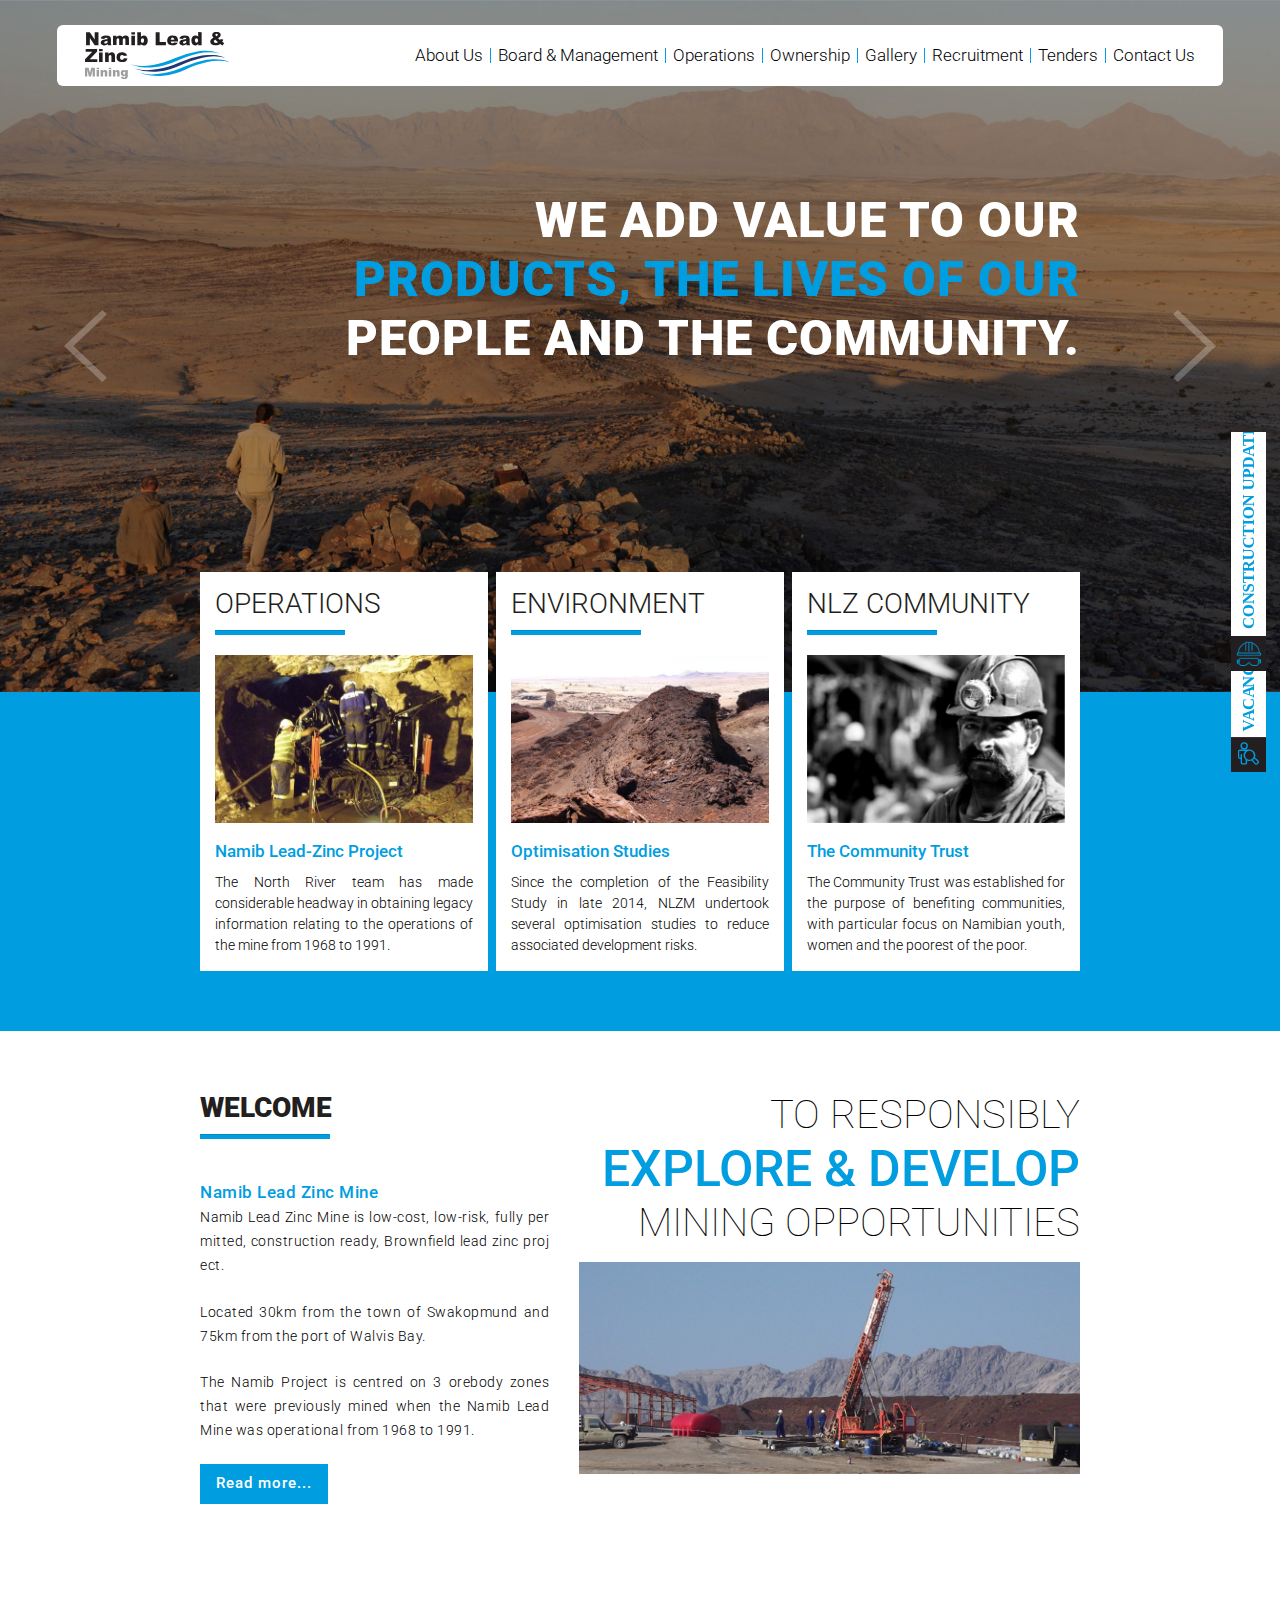
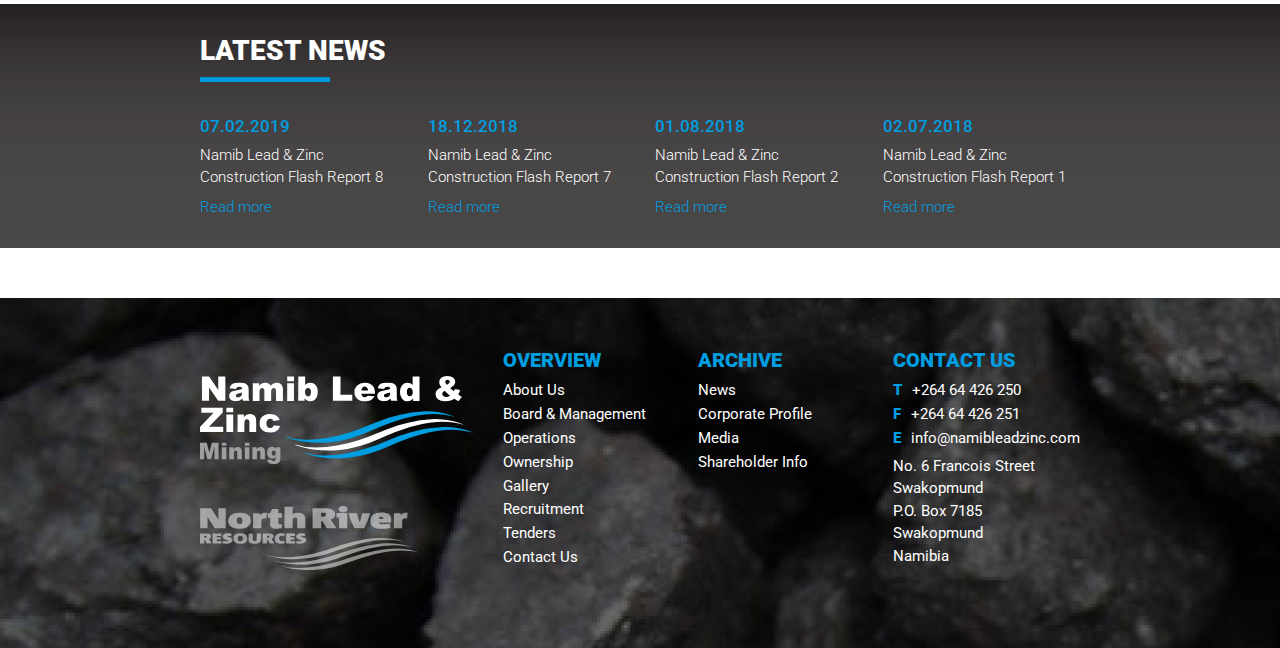
==== index.html @ 2c779aa3 "initial commit" ====
<!doctype html>
<html lang="en">
  <head>
    <meta charset="utf-8">
    <meta name="viewport" content="width=device-width, initial-scale=1,maximum-scale=1.0, user-scalable=0,shrink-to-fit=no">
    <meta http-equiv="x-ua-compatible" content="ie=edge">
    <title>Namib Lead & Zinc Mining</title>
    <link rel="icon" href="./favicon.ico">
    <link rel="stylesheet" href="css/bootstrap.css">
    <link rel="stylesheet" href="css/custom.css">
    <link rel="stylesheet" href="css/reset.css">
    <link href="https://fonts.googleapis.com/css?family=Roboto:100,300,400,500,900" rel="stylesheet">    
  </head>  
<body>
	
	<div class="header-nav" id="myHeader">
    	<div class="container">
            <nav class="navbar navbar-expand-lg bg-white navbar-light">
              <a class="navbar-brand" href="index.html"><img src="images/logo.svg" alt="Namib Lead & Zinc Mining" title="Namib Lead & Zinc Mining"/></a>
              <button class="navbar-toggler" type="button" data-toggle="collapse" data-target="#navbarSupportedContent" aria-controls="navbarSupportedContent" aria-expanded="false" aria-label="Toggle navigation">
                <span class="navbar-toggler-icon"></span>
              </button>
              <div class="collapse navbar-collapse" id="navbarSupportedContent">
                <ul class="navbar-nav ml-auto">
				  <li><a class="nav-link" href="about.html">About Us</a></li>
                  <li><a class="nav-link" href="board.html">Board & Management</a></li>
                  <li><a class="nav-link" href="operations.html">Operations</a></li>
                  <li><a class="nav-link" href="ownership.html">Ownership</a></li>
                  <li><a class="nav-link" href="gallery.html">Gallery</a></li>
                  <li><a class="nav-link" href="recruitment.html">Recruitment</a></li>
                  <li><a class="nav-link" href="tenders.html">Tenders</a></li>
				  <li><a class="nav-link" href="contact.html">Contact Us</a></li>
                </ul>
              </div>
            </nav>
        </div>
	</div>
    
    <div class="vacancies-main"><a href="recruitment.html"><img src="images/vacancies.svg" alt="VACANCIES"/></a></div>
	<div class="construction-banner"><a href="construction.html"><img src="images/construction.svg" alt="CONSTRUCTION UPDATE"/></a></div>

    
	<div id="carouselExampleIndicators" class="carousel slide" data-ride="carousel">
      <div class="carousel-inner">
        <div class="carousel-item active">
   	    	<figure class="full-with-img"><img src="images/home-banner/img.jpg" alt=""/></figure>
            <div class="carousel-caption-banner">
            	<div class="caption-align">
                	<div class="container max-width-910">
                    	<h1>WE ADD VALUE TO OUR</h1>
                    	<h1 class="blue">PRODUCTS, THE LIVES OF OUR</h1>
                    	<h1>PEOPLE AND THE COMMUNITY.</h1>
                    </div>
                </div>
            </div>
        </div>        
        <div class="carousel-item">
   	    	<figure class="full-with-img"><img src="images/home-banner/img2.jpg" alt=""/></figure>
            <div class="carousel-caption-banner">
            	<div class="caption-align">
                	<div class="container max-width-910">
                    	<h1>WE ADD VALUE TO OUR</h1>
                    	<h1 class="blue">PRODUCTS, THE LIVES OF OUR</h1>
                    	<h1>PEOPLE AND THE COMMUNITY.</h1>
                    </div>
                </div>
            </div>
        </div>        
        <div class="carousel-item">
   	    	<figure class="full-with-img"><img src="images/home-banner/img3.jpg" alt=""/></figure>
            <div class="carousel-caption-banner">
            	<div class="caption-align">
                	<div class="container max-width-910">
                    	<h1>WE ADD VALUE TO OUR</h1>
                    	<h1 class="blue">PRODUCTS, THE LIVES OF OUR</h1>
                    	<h1>PEOPLE AND THE COMMUNITY.</h1>
                    </div>
                </div>
            </div>
        </div>  
      </div>      
      <div class="container">
	      <a class="carousel-control-prev" href="#carouselExampleIndicators" role="button" data-slide="prev"><img src="images/prev-arrow.svg" alt="Previous"/></a>
	      <a class="carousel-control-next" href="#carouselExampleIndicators" role="button" data-slide="next"><img src="images/next-arrow.svg" alt="Next"/></a>
      </div>      
    </div>
    
    <div class="our-services">
    	<div class="container max-width-910">
        	<div class="row">
            	<div class="col-sm-12 col-sm-4 col-md-4 col-lg-4">
                	<div class="card">
                      <h2>OPERATIONS</h2>
                      <hr class="blue-line">
                      <figure><img class="card-img-top" src="images/opration.jpg" alt="OPERATIONS"></figure>
                      <div class="card-body">
                        <h5 class="card-title">Namib Lead-Zinc Project</h5>
                        <p class="card-text">The North River team has made considerable headway in obtaining legacy information relating to the operations of the mine from 1968 to 1991.</p>
                      </div>
                    </div>
				</div>                
                <div class="col-sm-12 col-sm-4 col-md-4 col-lg-4">
                	<div class="card">
                      <h2>ENVIRONMENT</h2>
                      <hr class="blue-line">
                      <figure><img class="card-img-top" src="images/environment.jpg" alt="ENVIRONMENT"></figure>
                      <div class="card-body">
                        <h5 class="card-title">Optimisation Studies</h5>
                        <p>Since the completion of the Feasibility Study in late 2014, NLZM undertook several optimisation studies to reduce associated development risks. </p>
                      </div>
                    </div>
                </div>               
                <div class="col-sm-12 col-sm-4 col-md-4 col-lg-4">
                	<div class="card">
                      <h2>NLZ COMMUNITY</h2>
                      <hr class="blue-line">
                      <figure><img class="card-img-top" src="images/nlz-community.jpg" alt="NLZ COMMUNITY"></figure>
                      <div class="card-body">
                        <h5 class="card-title">The Community Trust</h5>
                        <p class="card-text">The Community Trust was established for the purpose of benefiting communities, with particular focus on Namibian youth, women and the poorest of the poor.</p>
                      </div>
                    </div>
                </div>
            </div>
        </div>
    </div>
    
    <div class="welcome-txt">
    	<div class="container max-width-910">
        	<div class="row">
            	<div class="col-sm-12 col-sm-5 col-md-5 col-lg-5">
                	<div class="welcome-left">
                        <h2>WELCOME</h2>
                        <hr class="blue-line">
                        <div class="clearfix">&nbsp;</div>
                          
                        <p><strong>Namib Lead Zinc Mine</strong><br>Namib Lead Zinc Mine is low-cost, low-risk, fully per mitted, construction ready, Brownﬁeld lead zinc proj ect.</p>
                        <p>Located 30km from the town of Swakopmund and 75km from the port of Walvis Bay.</p>
                        <p>The Namib Project is centred on 3 orebody zones that were previously mined when the Namib Lead Mine was operational from 1968 to 1991.</p>
                        <a href="operations.html" class="btn btn-primary">Read more...</a>
                    </div>
                </div>
                
                <div class="col-sm-12 col-sm-7 col-md-7 col-lg-7 position-static">
                	<div class="welcome-right">
                    	<div class="group-heading">
                        	<h3>TO RESPONSIBLY</h3>
                            <h4>EXPLORE & DEVELOP</h4>
                            <h3>MINING OPPORTUNITIES</h3>
                        </div>
                        <div class="develop-img">
                   	    	<img src="images/develop.jpg" alt=""/>
                        </div>
                  	</div>
                </div>
            </div>
        </div>
    </div>    
    
   	<div class="latest-news">
    	<div class="container max-width-910">
	    	<h2>LATEST NEWS</h2>
    	    <hr class="blue-line">
            <div class="news-inner">
            	<div class="row">
                    <div class="col-sm-12 col-sm-3 col-md-3 col-lg-3">
                        <div class="news-main">
                            <h4>07.02.2019</h4>
                            <p>Namib Lead & Zinc Construction Flash Report 8</p>
                            <a href="documents/NamibLeadandZincFlashReport8.pdf" target="_blank">Read more</a>
                        </div>
                    </div>
                    <div class="col-sm-12 col-sm-3 col-md-3 col-lg-3">
                        <div class="news-main">
                            <h4>18.12.2018 </h4>
                            <p>Namib Lead & Zinc Construction Flash Report 7</p>
                            <a href="documents/NamibLeadandZincFlashReport7.pdf" target="_blank">Read more</a>
                        </div>
                    </div>
					<div class="col-sm-12 col-sm-3 col-md-3 col-lg-3">
                    	<div class="news-main">
                        	<h4>01.08.2018 </h4>
                            <p>Namib Lead & Zinc Construction Flash Report 2</p>
                            <a href="documents/NamibLeadandZincFlashReport2.pdf" target="_blank">Read more</a>
                        </div>
                    </div>
					<div class="col-sm-12 col-sm-3 col-md-3 col-lg-3">
                    	<div class="news-main">
                        	<h4>02.07.2018 </h4>
                            <p>Namib Lead & Zinc Construction Flash Report 1</p>
                            <a href="documents/NamibLeadandZincFlashReport1.pdf" target="_blank">Read more</a>
                        </div>
                    </div>
                	<!-- <div class="col-sm-12 col-sm-3 col-md-3 col-lg-3">
                    	<div class="news-main">
                        	<h4>12.06.2018 </h4>
                            <p>Namib Lead & Zinc Project Groundbreaking</p>
                            <a href="https://www.facebook.com/284922901537221/posts/2147542568608569/" target="_blank">Read more</a>
                        </div>
                    </div> -->
                    <!--<div class="col-sm-12 col-sm-3 col-md-3 col-lg-3">
                    	<div class="news-main">
                        	<h4>11.04.2018 </h4>
                            <p>Namib Project proceeds into construction</p>
                            <a href="http://www.northriverresources.com/documents/NamibProjectproceedsintoconstruction.pdf" target="_blank">Read more</a>
                        </div>
                    </div>
                    <class="col-sm-12 col-sm-3 col-md-3 col-lg-3">
                    	<div class="news-main">
                        	<h4>20.10.2017 </h4>
                            <p>Namib Lead & Zinc Mine Updates Resources and Reserves</p>
                            <a href="http://www.northriverresources.com/documents/NamibLeadAndZincMineUpdatesResourcesandReserves.pdf" target="_blank">Read more</a>
                        </div>
                    </div>-->               
                </div>
            </div>
        </div>
    </div>
    
	<div class="footer">
    	<div class="container max-width-910">
            <div class="row">
                <div class="col-sm-12 col-sm-4 col-md-4 col-lg-4">
                    <figure class="f-logo"><a href="index.html"><img src="images/logo-footer.svg" alt="Namib Lead & Zinc Mining" title="Namib Lead & Zinc Mining"/></a></figure>
                    <figure class="f-logo1"><a href="#"><img src="images/north-river.svg" alt="North River RESOURCES" title="North River RESOURCES"/></a></figure>
                </div>                
                <div class="col">
                    <div class="fnav">
                        <h5>OVERVIEW</h5>
                        <ul>
                            <li><a href="about.html">About Us</a></li>
                            <li><a href="board.html">Board & Management</a></li>
                            <li><a href="operations.html">Operations</a></li>
                            <li><a href="ownership.html">Ownership</a></li>
                            <li><a href="gallery.html">Gallery</a></li>
                            <li><a href="recruitment.html">Recruitment</a></li>
                            <li><a href="tenders.html">Tenders</a></li>
							<li><a href="contact.html">Contact Us</a></li>
                        </ul>
                    </div>
                </div>                
                <div class="col">
                    <div class="fnav">
                        <h5>ARCHIVE</h5>
                        <ul>
                            <li><a href="http://www.northriverresources.com/news.aspx" target="_blank">News</a></li>
                            <li><a href="http://www.northriverresources.com" target="_blank">Corporate Profile</a></li>
                            <li><a href="http://www.northriverresources.com/gallery.aspx" target="_blank">Media</a></li>
                            <li><a href="ownership.html">Shareholder Info</a></li>
                        </ul>
                    </div>
                </div>                
                <div class="col">
                    <div class="fnav">
                        <h5>CONTACT US</h5>
                            <div class="reach-us"><span>T</span>+264 64 426 250</div>
                            <div class="reach-us"><span>F</span>+264 64 426 251</div>
                            <div class="reach-us" style="display: inline-flex"><span>E</span><a href="info@namibleadzinc.com">info@namibleadzinc.com</a></div>
                            <div class="address">
                                No. 6 Francois Street<br>
                                Swakopmund<br>
                                P.O. Box 7185<br>
                                Swakopmund<br>
                                Namibia<br>
                            </div>
                    </div>
                </div>                
            </div>
  		</div>
    </div>
    
    <script src="https://code.jquery.com/jquery-3.3.1.slim.min.js"></script>
    <script src="js/bootstrap.min.js"></script>
    <script>
		window.onscroll = function() {myFunction()};		
		var header = document.getElementById("myHeader");
		var sticky = header.offsetTop;		
		function myFunction() {
		  if (window.pageYOffset > sticky) {
			header.classList.add("sticky");
		  } else {
			header.classList.remove("sticky");
		  }
		}
	</script>
  </body>
</html>
---- css/custom.css ----
﻿@charset "utf-8"; 
/* CSS Document */
@media all{
*{padding:0px; margin:0px;}
div{vertical-align:top;}
img{max-width:100%;}
a{cursor:pointer; -webkit-transition:all 1s ease; -moz-transition:all 1s ease; -o-transition:all 1s ease; -ms-transition:all 1s ease; transition:all 1s ease;}
a:hover, a:focus{text-decoration:none;}
html {-webkit-font-smoothing:antialiased; -moz-osx-font-smoothing:grayscale;}
body{width:100%!important; padding-right:0!important;}
html, body{height:100%; font-family:'Roboto'; font-size:14px; color:#000000; font-weight:300;}

.max-width-910{max-width:910px;}
.blue{color:#009ee0}

.navbar-brand {padding-top:0px; padding-bottom:0px;}
.navbar-brand img{width:145px;}
.blue-line{content:''; height:4px; width:130px; background:#009ee0; margin:10px 0px 20px 0px; text-align:left;}
.black-line{content:''; height:4px; width:130px; background:#000000; margin:10px 0px 20px 0px; text-align:left;}
.white-line{content:''; height:4px; width:130px; background:#ffffff; margin:10px 0px 20px 0px; text-align:left;}

.header-nav{position:absolute; top:25px; left:0px; width:100%; z-index:99;}
.header-nav .bg-white{border-radius:6px;}
.header-nav .navbar{padding:0.5rem 2rem;}
.navbar-nav li{position:relative;}
.navbar-nav li:last-child:after{display:none;}
.navbar-nav li:after{content:''; position:absolute; right:-1px; top:12px; background:#009de4; width:1px; height:15px;}
.navbar-light .navbar-nav li a.nav-link{font-weight:300; font-size:1.2rem; color:#000000;}
.navbar-light .navbar-nav li a.nav-link:hover{color:#009ee0;}
.navbar-light .navbar-nav li.active a.nav-link{color:#009ee0; font-weight:400;}
.navbar-expand-lg .navbar-nav li a.nav-link{padding-right:0.9375rem; padding-left:0.9375rem;}
.navbar-expand-lg .navbar-nav li:last-child a.nav-link{padding-right:0rem;}

.vacancies-main{position:fixed; right:1rem; top:81%; z-index:9999; width:35px;}
.construction-banner{position:fixed; right:1rem; top:48%; z-index:9999; width:35px;}

.full-with-img{float:left; width:100%;}
.full-with-img img{width:100%;}
.carousel-item{height:100vh; overflow:hidden;}
.carousel-caption-banner{position:absolute; right:0%; top:0; left:0%; bottom:0px; z-index:99999; background:rgba(0, 0, 0, 0.4);}
.caption-align{top:50%; transform:translateY(-50%); position:relative; }
.caption-align h1{text-align:right; letter-spacing:1px;}
.carousel-control-prev{width:43px; left:5%;}
.carousel-control-next{width:43px; right:5%;}

.our-services{float:left; width:100%; background:#009ee0; padding-bottom:60px;}
.our-services .row{margin:0px -4px;}
.our-services .col-lg-4,
.our-services .col-md-4, 
.our-services .col-sm-4{padding:0px 4px;}
.our-services .card{border-radius:0px; padding:1.0625rem; margin-top:-120px; border:0px;}
.our-services .card h2{font-weight:300; text-transform:uppercase; color:#231f20; margin:0px;}
.our-services .card figure{float:left; position:relative; overflow:hidden;}
.our-services .card figure img{-webkit-transition:opacity 1s, -webkit-transform 1s; transition:opacity 1s, transform 1s; -webkit-backface-visibility:hidden; backface-visibility:hidden; border-radius:0px;}
.our-services .card figure img:hover{-webkit-transform:scale3d(1.1,1.1,1); transform:scale3d(1.1,1.1,1);}
.our-services .card-body{padding-left:0px;padding-right:0px; padding-bottom:0px;}
.our-services .card-body h5{font-size:17px; color:#009ee0; font-weight:500;}
.our-services .card-body p{text-align:justify;}

.welcome-txt{float:left; width:100%; background:#ffffff; padding:60px 0px; position:relative; overflow:hidden;}
.welcome-left{float:left; width:100%;}
.welcome-left h2{font-weight:900; text-transform:uppercase; color:#231f20; position:relative;}
.welcome-left p{margin-bottom:1.6rem; text-align:justify; letter-spacing:0.5px; line-height:24px;}
.welcome-left p strong{font-weight:500; color:#009ee0; font-size:17px;}
.welcome-left .btn-primary{border-radius:0px; background:#009ee0; font-weight:500; color:#ffffff; border:0px; padding:0.575rem 1.15rem; font-size:1.1rem; letter-spacing:1px;}
.welcome-left .btn-primary:hover{background:#000000;}
.welcome-left .btn-primary:focus{outline:0px; box-shadow:0 0 0 0rem rgba(0, 123, 255, 0.5);}	
	
.welcome-right{float:left; width:100%;}
.group-heading{float:left; width:100%; text-align:right;}
.group-heading h3{font-size:40px; font-weight:100;}
.group-heading h4{font-size:50px; color:#009ee0; font-weight:500;}
.develop-img{float:left; width:100%; position:absolute; top:42%; margin-left:1%;}
.latest-news{float:left; width:100%; background:url(../images/news-bg.png) repeat-x left top; padding:30px 0px; margin-top:40px;}
.latest-news h2{color:#FFFFFF;}
.news-inner{float:left; width:100%;}
.news-main{float:left; width:100%; margin-top:1rem;}
.news-main h4{font-size:17px; color:#009ee0; font-weight:500; margin-bottom:0.5rem}
.news-main p{font-size:15px; color:#FFFFFF;margin-bottom:0.5rem;}
.news-main a{font-size:15px;color:#009ee0; }
.news-main a:hover{color:#FFFFFF;}

.footer{float:left; width:100%; position:relative; padding:50px 0px; margin-top:50px; background:url("../images/ore.svg") no-repeat center center; -webkit-background-size:cover; -moz-background-size:cover; -o-background-size:cover; background-size:cover; height:476px;}
.f-logo{margin-top:2rem; display:block;}
.f-logo1{margin-top:3rem; display:block; max-width: 80%}
.fnav{float:left; width:100%;}
.fnav h5{color:#009ee0; text-transform:uppercase; font-weight:900; font-size:20px;}
.fnav ul{list-style:none; padding:0px; margin:0px;}
.fnav ul li{float:left; width:100%; margin-bottom:0.1rem;}
.fnav ul li a, .reach-us a{font-size:15px; color:#ffffff; font-weight:400;}
.fnav ul li a:hover, .reach-us a:hover{color:#009ee0;}
.reach-us{float:left; width:100%;font-size:15px; color:#ffffff; font-weight:400; margin-bottom:0.1rem;}
.reach-us span{float:left; color:#009ee0; font-weight:900; margin-right:10px;}
.address{float:left; width:100%; font-size:15px; color:#ffffff; font-weight:400; margin-top:0.3rem;}
.sticky {position:fixed; top:0; width:100%; background:#ffffff; webkit-transition:all 0.5s ease; -moz-transition:all 0.5s ease; -o-transition:all 0.5s ease; -ms-transition:all 0.5s ease; transition:all 0.5s ease;}

/*Recruitment Page*/   
.recruitment {float:left; width:100%; background:#009ee0; padding-bottom:60px;}
.recruitment .row{margin:0px -4px;}
.recruitment .col-lg-4,
.recruitment .col-md-4, 
.recruitment .col-sm-4{padding:0px 4px;}
.recruitment .card{border-radius:0px; padding:1.0625rem; margin-top:20px; border:0px; min-height: 280px}
.recruitment .card h2{font-weight:300; text-transform:uppercase; color:#231f20; margin:0px;}
.recruitment .card figure{float:left; position:relative; overflow:hidden;}
.recruitment .card figure img{-webkit-transition:opacity 1s, -webkit-transform 1s; transition:opacity 1s, transform 1s; -webkit-backface-visibility:hidden; backface-visibility:hidden; border-radius:0px;}
.recruitment .card figure img:hover{-webkit-transform:scale3d(1.1,1.1,1); transform:scale3d(1.1,1.1,1);}
.recruitment .card-body{padding-left:0px;padding-right:0px; padding-bottom:0px;}
.recruitment .card h5{color:#009ee0 ; text-transform:uppercase; font-weight:550; font-size:20px;}
.recruitment .card-body p{text-align:justify;}
.recruitment .btn-primary{border-radius:0px; background:#009ee0; font-weight:500; color:#ffffff; border:0px; padding:0.575rem 1.15rem; font-size:1.1rem; letter-spacing:1px; margin-top: 10px}
.recruitment .btn-primary:hover{background:#000000;}
.recruitment .btn-primary:focus{outline:0px; box-shadow:0 0 0 0rem rgba(0, 123, 255, 0.5);}	

/*Board Page*/
.board {float:left; width:100%; background:#009ee0; padding-bottom:60px;}
.board .row{margin:0px -4px;}
.board .col-lg-4,
.board .col-md-4, 
.board .col-sm-4{padding:0px 4px;}
.board .card{border-radius:0px; padding:1.0625rem; margin-top:20px; border:0px; min-height: 520px}
.board .card h2{font-weight:300; text-transform:uppercase; color:#231f20; margin:0px;}
.board .card figure{float:left; position:relative; overflow:hidden;}
.board .card figure img{-webkit-transition:opacity 1s, -webkit-transform 1s; transition:opacity 1s, transform 1s; -webkit-backface-visibility:hidden; backface-visibility:hidden; border-radius:0px;}
.board .card figure img:hover{-webkit-transform:scale3d(1.1,1.1,1); transform:scale3d(1.1,1.1,1);}
.board .card-body{padding-left:0px;padding-right:0px; padding-bottom:0px;}
.board .card h5{color:#000000 ; text-transform:uppercase; font-weight:400; font-size:18px;}
.board .card-body p{text-align:justify;}
.board .card-text {font-weight:400; font-size:11px;}
.board strong{font-weight:500; color:#009ee0; font-size:17px;}



/*Gallery Page*/
.main-hd{float:left; width:100%; padding:60px 0px 30px 0px;}
.main-hd h1{text-transform:uppercase; color:#000000!important; font-size:29px; letter-spacing:1px;}
.main-hd .blue-line{width:150px;}

.gallery-main{float:left; width:100%;}
.gallery-main .row{margin:0px -8px;}
.gallery-main .col-lg-4,
.gallery-main .col-md-4, 
.gallery-main .col-sm-6{padding:0px 8px;}
.gallery-card{float:left; width:100%; margin-bottom:2.4rem;}
.img-date{float:left; background:#009ee0; font-size:17px; color:#FFFFFF; font-weight:500; padding:0.5rem 1rem; letter-spacing:0.5px;}

.g-view{float:left; margin-top:0.8rem;}
.g-view a{margin-left:1rem; float:left;}
.g-view a img{float:left; width:15px; margin-right:5px;}
.g-view a span{float:left; color:#7f7f7f; font-size:11px;}

/*Operations*/
.content-edit p{margin-bottom:1.6rem; text-align:justify; letter-spacing:0.2px; line-height:24px; font-size:15px;}
.content-edit ul{margin-left:17px;}
.content-edit ul li{margin-bottom:0.2rem; text-align:justify; letter-spacing:0.5px; font-size:15px;}
.content-edit h5{color:#009ee0; margin-bottom:1.6rem; text-align:justify; letter-spacing:0.5px; line-height:24px; font-size:16px; font-weight:500;}

.operation-main{float:left; width:100%;}
.opt-mid{width:100%; background:url(../images/hr-line.png) repeat-y left top; padding:40px 0px; margin:1.4rem 0px 2rem 0px; display:flex;}
.opt-mid p{color:#ffffff;}
.opt-mid p strong{color:#009ee0; font-weight:500;}
.opt-mid p:first-child{margin-bottom:0px;}
    
.opt-blue{width:100%; background-color:#009ee0; padding:40px 0px; display:flex;}

/*About page*/
.about h1{text-transform:uppercase; color:#000000; font-size:29px; letter-spacing:1px;}
.about .blue-line{content:''; height:4px; width:130px; background:#009ee0; margin:10px 0px 0px 0px; text-align:left;}
.about .black-line{content:''; height:4px; width:130px; background:#000000; margin:10px 0px 0px 0px; text-align:left;}
.about .white-line{content:''; height:4px; width:130px; background:#ffffff; margin:10px 0px 0px 0px; text-align:left;} 
.about p strong{font-weight:500; color:#009ee0; font-size:16px;}
	
.contact .btn-primary{border-radius:0px; background:#000000; font-weight:500; color:#ffffff; border:0px; padding:0.575rem 2.15rem; font-size:1.1rem; letter-spacing:1px;}
.contact .btn-primary:hover{background:#0000ff;}
.contact .btn-primary:focus{outline:0px; box-shadow:0 0 0 0rem rgba(0, 123, 255, 0.5);}	
	
	/*Constrution*/
.latest-construction h2{color:#009ee0;}
.construction-main h4{font-size:17px; color:#009ee0; font-weight:400;}
.construction-main p{font-size:15px; color:#000000; font-weight:400; margin: 0px; padding: 0px;}
.construction-main a{font-size:15px; color:#009ee0;}
.construction-main a:hover{color:#000000;}
    
}

@media all and (max-width:1400px){	
	.vacancies-main{top:70%;}
	.footer{height:350px;}
}

@media all and (max-width:1280px){	
	.develop-img {float:left; width:100%; position:relative; top:0px; margin-left:0%; margin-top:15px;}
	.footer{background-size:100%; background:url(../images/footer-img.jpg) repeat left top;}
	.navbar-expand-lg .navbar-nav li a.nav-link {padding-right:0.5375rem; padding-left:0.5375rem;}
	.carousel-item{height:auto;}
	.caption-align{top:0%; transform:translateY(0%); padding-top:15%; position:relative; }
}

@media all and (max-width:960px){	
	.navbar-nav li:after{display:none;}
	.navbar-expand-lg .navbar-nav li a.nav-link{padding:0.5rem 0px;}
	.navbar-nav li{border-bottom:solid 1px #dedede;}
	.navbar-nav li:last-child{border-bottom:solid 0px #dedede;}
	.our-services .card{margin-top:1.4rem;}
	.card h2{font-size:26px;}
	.carousel-control-prev, .carousel-control-next{width:30px;}
}

@media all and (max-width:767px){	
	.header-nav .navbar {padding:0.5rem 1rem;}
	.vacancies-main{top:70%;}
	.caption-align h1{font-size:2.6rem;}
	.carousel-control-prev, .carousel-control-next{width:20px;}
	.f-logo{width:100%; text-align:center; margin-top:0px;}
	.f-logo1{width:100%; text-align:center; margin-top:2rem}
	.f-logo img, .f-logo1 img{padding:0px 5rem;}
	.our-services .card{margin-top:15px;}
	.group-heading {margin:2rem 0px 1rem 0px;}
	.group-heading h3 {font-size:28px;}
	.group-heading h4 {font-size:32px;}
	.news-main{border-bottom:solid 1px #6b6969; padding-bottom:12px;}
	.no-brd{border:solid 0px #6b6969;}
	.fnav{margin-top:1rem;}
	.full-with-img img {width:auto; max-width:inherit;}
	.latest-news{margin-top:0px;}
	.carousel-item{height:100vh;}
	.caption-align{top:50%; transform:translateY(-50%); padding-top:0;}
	.footer {height:700px;}	
	.inner-banner{float:left; width:100%; height:150px; overflow:hidden;}
	.inner-banner figure img{max-width:inherit;}
	.main-hd {padding:30px 0px 20px 0px;}
	
}

@media (min-width: 992px) {
    .fluid-pl {
        padding-left:100px;
    }
}

@media (max-width: 767px) {
    .mobile-mt {
        margin-top:20px;
    }
    .board .card{border-radius:0px; padding:1.0625rem; margin-top:20px; border:0px; min-height: 200px}
    .board .mb-20{ margin-bottom: 20px}
}

.head-image-container {
    width: 100%;
    height: 300px;
    background-image: url("../images/header_03.jpg");
    background-size: cover;
    background-repeat: no-repeat;
    background-position: 50% 50%;
    z-index: -99;
}

.header-componet {
    background-color: #ffffff;
    height: auto;
    width: 100%;
    padding-top: 30px;
    padding-bottom: 20px;
}

.about-image-container {
    width: 100%;
    height: auto;
    background-image: url("../images/footer-img.jpg");
    background-size: cover;
    background-repeat: no-repeat;
    background-position: 50% 50%;
    z-index: -99;
}


.about-rivers-image-container {
    width: 100%;
    height: auto;
    background-image: url("../images/Rivers.JPG");
    background-size: cover;
    background-repeat: no-repeat;
    background-position: 50% 50%;
    z-index: -99;
}

.gallery img{
    min-height: 200px;
    max-height: 200px;
    
    min-width: 270px;
    max-width: 270px;
}
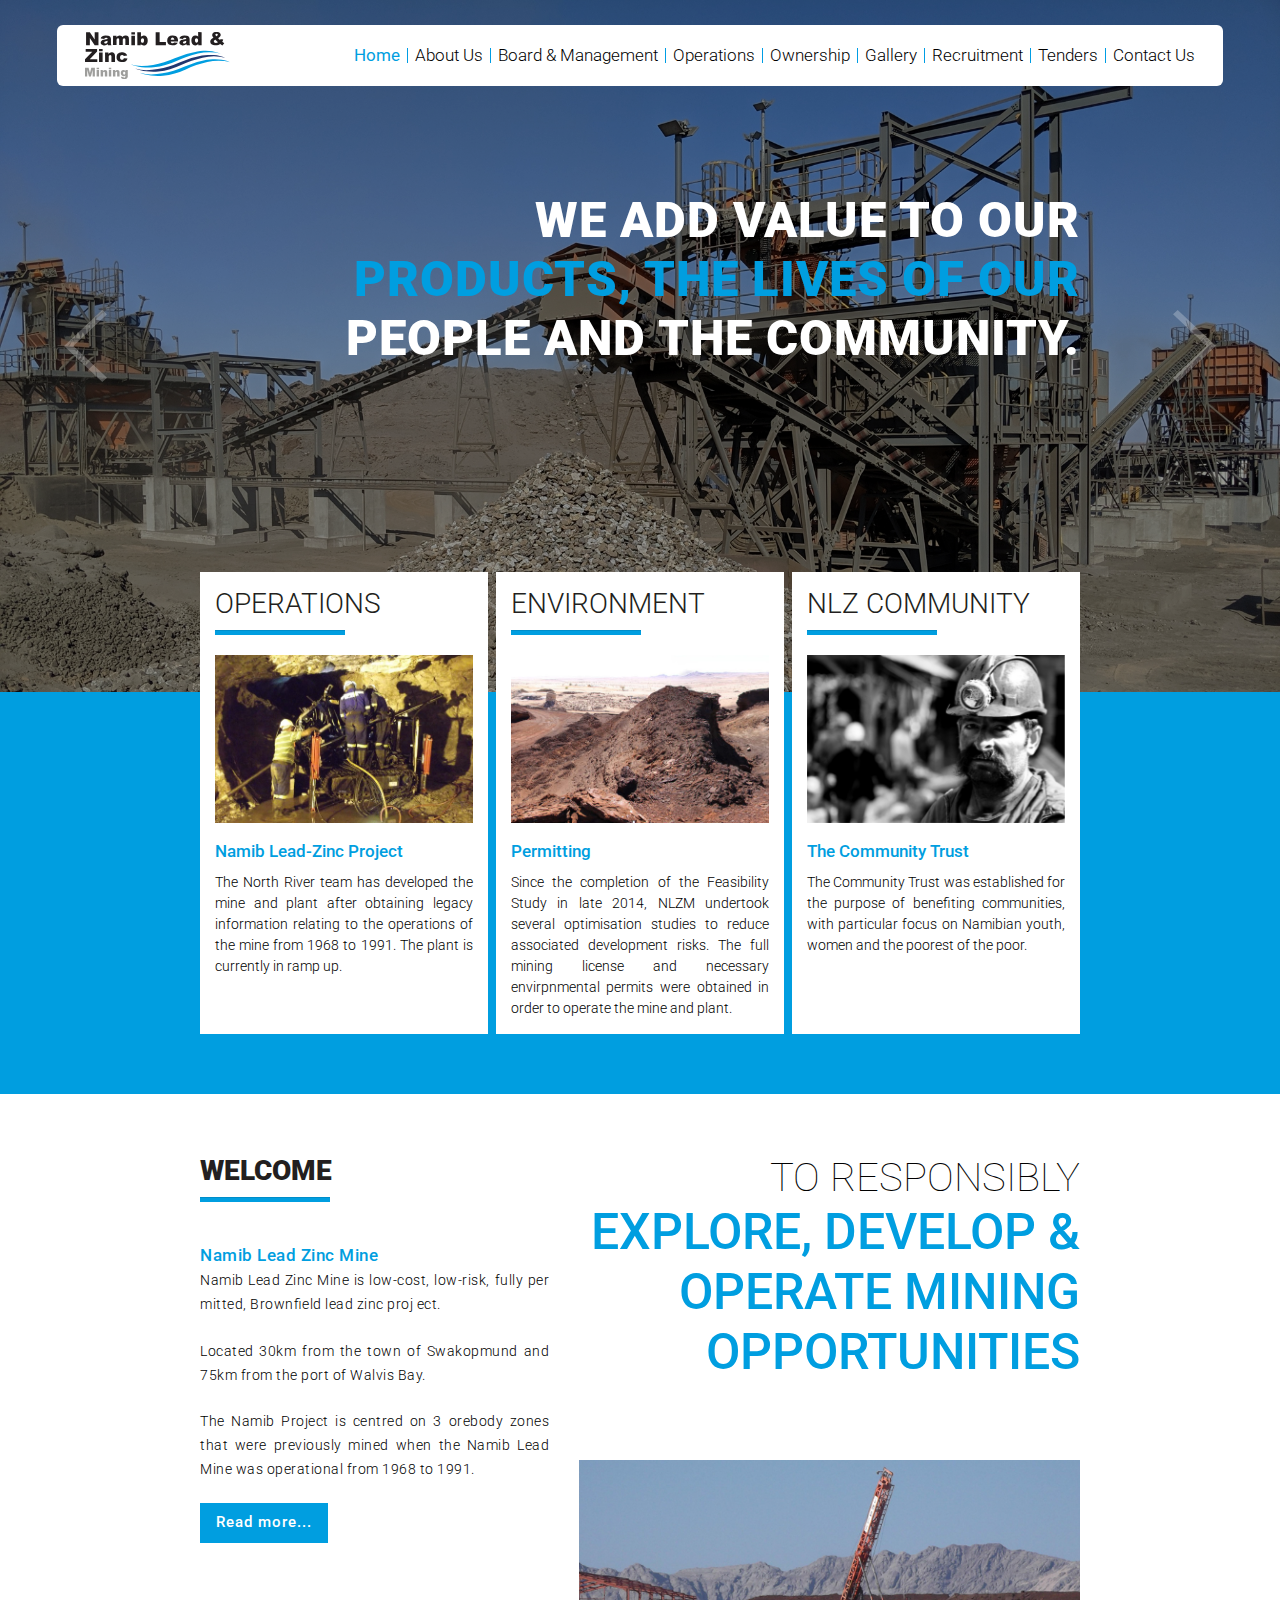
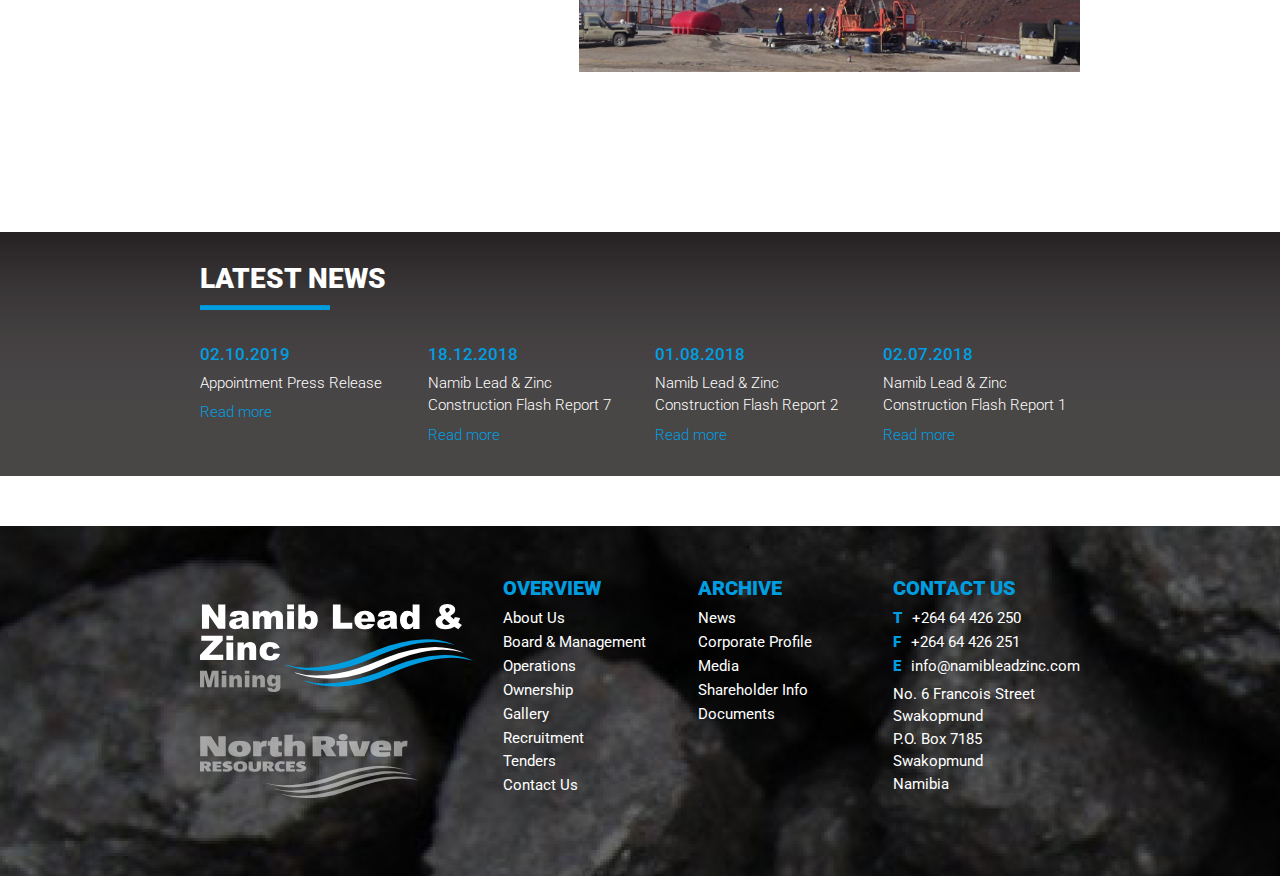
==== commit 636ae9d8: "gallery added" ====
--- a/index.html
+++ b/index.html
@@ -22,6 +22,7 @@
               </button>
               <div class="collapse navbar-collapse" id="navbarSupportedContent">
                 <ul class="navbar-nav ml-auto">
+				  <li class="active"><a class="nav-link" href="index.html">Home</a></li>
 				  <li><a class="nav-link" href="about.html">About Us</a></li>
                   <li><a class="nav-link" href="board.html">Board & Management</a></li>
                   <li><a class="nav-link" href="operations.html">Operations</a></li>
@@ -35,14 +36,23 @@
             </nav>
         </div>
 	</div>
-    
-    <div class="vacancies-main"><a href="recruitment.html"><img src="images/vacancies.svg" alt="VACANCIES"/></a></div>
-	<div class="construction-banner"><a href="construction.html"><img src="images/construction.svg" alt="CONSTRUCTION UPDATE"/></a></div>
 
     
 	<div id="carouselExampleIndicators" class="carousel slide" data-ride="carousel">
       <div class="carousel-inner">
-        <div class="carousel-item active">
+	          <div class="carousel-item active">
+   	    	<figure class="full-with-img"><img src="images/home-banner/slider-1.jpg" alt=""/></figure>
+            <div class="carousel-caption-banner">
+            	<div class="caption-align">
+                	<div class="container max-width-910">
+                    	<h1>WE ADD VALUE TO OUR</h1>
+                    	<h1 class="blue">PRODUCTS, THE LIVES OF OUR</h1>
+                    	<h1>PEOPLE AND THE COMMUNITY.</h1>
+                    </div>
+                </div>
+            </div>
+        </div>     
+        <div class="carousel-item">
    	    	<figure class="full-with-img"><img src="images/home-banner/img.jpg" alt=""/></figure>
             <div class="carousel-caption-banner">
             	<div class="caption-align">
@@ -95,7 +105,7 @@
                       <figure><img class="card-img-top" src="images/opration.jpg" alt="OPERATIONS"></figure>
                       <div class="card-body">
                         <h5 class="card-title">Namib Lead-Zinc Project</h5>
-                        <p class="card-text">The North River team has made considerable headway in obtaining legacy information relating to the operations of the mine from 1968 to 1991.</p>
+                        <p class="card-text">The North River team has developed the mine and plant after obtaining legacy information relating to the operations of the mine from 1968 to 1991. The plant is currently in ramp up.<br/><br/><br/></p>
                       </div>
                     </div>
 				</div>                
@@ -105,8 +115,8 @@
                       <hr class="blue-line">
                       <figure><img class="card-img-top" src="images/environment.jpg" alt="ENVIRONMENT"></figure>
                       <div class="card-body">
-                        <h5 class="card-title">Optimisation Studies</h5>
-                        <p>Since the completion of the Feasibility Study in late 2014, NLZM undertook several optimisation studies to reduce associated development risks. </p>
+                        <h5 class="card-title">Permitting</h5>
+                        <p>Since the completion of the Feasibility Study in late 2014, NLZM undertook several optimisation studies to reduce associated development risks. The full mining license and necessary envirpnmental permits were obtained in order to operate the mine and plant.</p>
                       </div>
                     </div>
                 </div>               
@@ -117,7 +127,7 @@
                       <figure><img class="card-img-top" src="images/nlz-community.jpg" alt="NLZ COMMUNITY"></figure>
                       <div class="card-body">
                         <h5 class="card-title">The Community Trust</h5>
-                        <p class="card-text">The Community Trust was established for the purpose of benefiting communities, with particular focus on Namibian youth, women and the poorest of the poor.</p>
+                        <p class="card-text">The Community Trust was established for the purpose of benefiting communities, with particular focus on Namibian youth, women and the poorest of the poor.<br/><br/><br/><br/></p>
                       </div>
                     </div>
                 </div>
@@ -134,21 +144,20 @@
                         <hr class="blue-line">
                         <div class="clearfix">&nbsp;</div>
                           
-                        <p><strong>Namib Lead Zinc Mine</strong><br>Namib Lead Zinc Mine is low-cost, low-risk, fully per mitted, construction ready, Brownﬁeld lead zinc proj ect.</p>
+                        <p><strong>Namib Lead Zinc Mine</strong><br>Namib Lead Zinc Mine is low-cost, low-risk, fully per mitted, Brownﬁeld lead zinc proj ect.</p>
                         <p>Located 30km from the town of Swakopmund and 75km from the port of Walvis Bay.</p>
                         <p>The Namib Project is centred on 3 orebody zones that were previously mined when the Namib Lead Mine was operational from 1968 to 1991.</p>
                         <a href="operations.html" class="btn btn-primary">Read more...</a>
                     </div>
                 </div>
-                
+                <br/><br/><br/><br/>
                 <div class="col-sm-12 col-sm-7 col-md-7 col-lg-7 position-static">
                 	<div class="welcome-right">
                     	<div class="group-heading">
                         	<h3>TO RESPONSIBLY</h3>
-                            <h4>EXPLORE & DEVELOP</h4>
-                            <h3>MINING OPPORTUNITIES</h3>
-                        </div>
-                        <div class="develop-img">
+                            <h4>EXPLORE, DEVELOP & OPERATE MINING OPPORTUNITIES<h4>
+                        </div><br/><br/><br/>
+                        <div class="develop-img"><br/><br/><br/>
                    	    	<img src="images/develop.jpg" alt=""/>
                         </div>
                   	</div>
@@ -156,7 +165,7 @@
             </div>
         </div>
     </div>    
-    
+   
    	<div class="latest-news">
     	<div class="container max-width-910">
 	    	<h2>LATEST NEWS</h2>
@@ -165,9 +174,9 @@
             	<div class="row">
                     <div class="col-sm-12 col-sm-3 col-md-3 col-lg-3">
                         <div class="news-main">
-                            <h4>07.02.2019</h4>
-                            <p>Namib Lead & Zinc Construction Flash Report 8</p>
-                            <a href="documents/NamibLeadandZincFlashReport8.pdf" target="_blank">Read more</a>
+                            <h4>02.10.2019</h4>
+                            <p>Appointment Press Release</p>
+                            <a href="documents/Appointment Press release v2 (1).pdf" target="_blank">Read more</a>
                         </div>
                     </div>
                     <div class="col-sm-12 col-sm-3 col-md-3 col-lg-3">
@@ -222,7 +231,7 @@
             <div class="row">
                 <div class="col-sm-12 col-sm-4 col-md-4 col-lg-4">
                     <figure class="f-logo"><a href="index.html"><img src="images/logo-footer.svg" alt="Namib Lead & Zinc Mining" title="Namib Lead & Zinc Mining"/></a></figure>
-                    <figure class="f-logo1"><a href="#"><img src="images/north-river.svg" alt="North River RESOURCES" title="North River RESOURCES"/></a></figure>
+                    <figure class="f-logo1"><a href="http://www.northriverresources.com" target="_blank"><img src="images/north-river.svg" alt="North River RESOURCES" title="North River RESOURCES"/></a></figure>
                 </div>                
                 <div class="col">
                     <div class="fnav">
@@ -247,6 +256,7 @@
                             <li><a href="http://www.northriverresources.com" target="_blank">Corporate Profile</a></li>
                             <li><a href="http://www.northriverresources.com/gallery.aspx" target="_blank">Media</a></li>
                             <li><a href="ownership.html">Shareholder Info</a></li>
+							<li><a href="docs.html">Documents</a></li>
                         </ul>
                     </div>
                 </div>                
--- a/css/custom.css
+++ b/css/custom.css
@@ -70,8 +70,8 @@
 .group-heading{float:left; width:100%; text-align:right;}
 .group-heading h3{font-size:40px; font-weight:100;}
 .group-heading h4{font-size:50px; color:#009ee0; font-weight:500;}
-.develop-img{float:left; width:100%; position:absolute; top:42%; margin-left:1%;}
-.latest-news{float:left; width:100%; background:url(../images/news-bg.png) repeat-x left top; padding:30px 0px; margin-top:40px;}
+.develop-img{float:left; width:100%; top:42%; margin-left:1%;}
+.latest-news{float:left; width:100%; background:url(../images/news-bg.png) repeat-x left top; padding:30px 0px; margin-top:100px;}
 .latest-news h2{color:#FFFFFF;}
 .news-inner{float:left; width:100%;}
 .news-main{float:left; width:100%; margin-top:1rem;}
